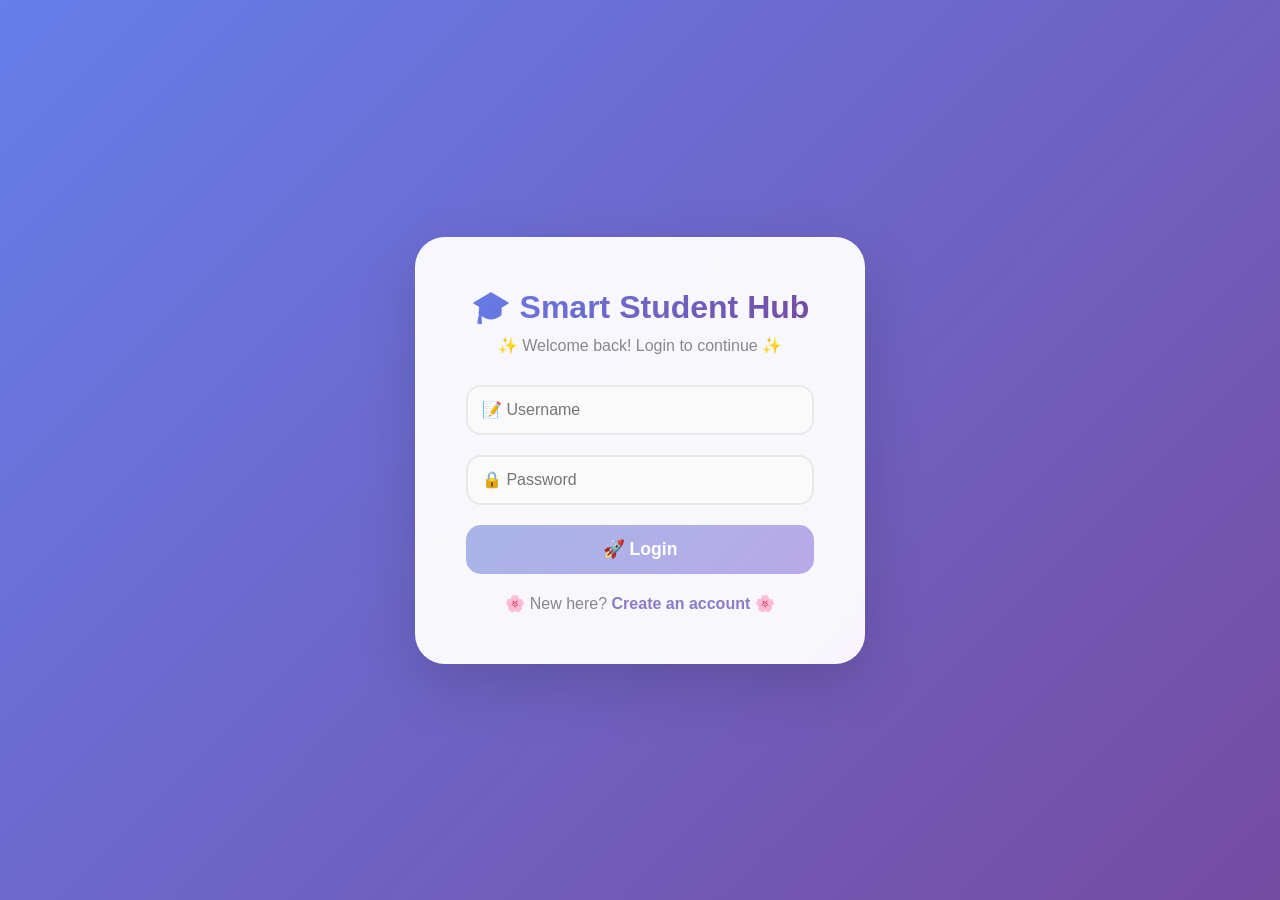
==== index.html @ 0fd2d1b9 "Initial commit" ====
<!DOCTYPE html>
<html lang="en">
<head>
    <meta charset="UTF-8">
    <meta name="viewport" content="width=device-width, initial-scale=1.0">
    <title>Login - Smart Student Hub</title>
    <link rel="stylesheet" href="style.css">
</head>
<body>
    <div class="auth-container">
        <div class="auth-box">
            <h1>🎓 Smart Student Hub</h1>
            <p class="subtitle">✨ Welcome back! Login to continue ✨</p>
            
            <div id="errorMessage" class="error-message"></div>
            
            <input type="text" id="loginUsername" class="auth-input" placeholder="📝 Username" autocomplete="off">
            <input type="password" id="loginPassword" class="auth-input" placeholder="🔒 Password">
            <button class="auth-btn" onclick="login()">🚀 Login</button>
            
            <p class="auth-link">🌸 New here? <a href="register.html">Create an account</a> 🌸</p>
        </div>
    </div>

    <script src="auth.js"></script>
    <script>
        if (localStorage.getItem('currentUser')) {
            window.location.href = 'dashboard.html';
        }

        function login() {
            const username = document.getElementById('loginUsername').value.trim();
            const password = document.getElementById('loginPassword').value;
            const errorDiv = document.getElementById('errorMessage');
            
            const users = JSON.parse(localStorage.getItem('users')) || {};
            
            if (users[username] && users[username].password === password) {
                localStorage.setItem('currentUser', username);
                window.location.href = 'dashboard.html';
            } else {
                errorDiv.style.display = 'block';
                errorDiv.textContent = '❌ Invalid username or password!';
                setTimeout(() => {
                    errorDiv.style.display = 'none';
                }, 3000);
            }
        }

        document.getElementById('loginPassword').addEventListener('keypress', function(e) {
            if (e.key === 'Enter') login();
        });
    </script>
</body>
</html>
---- style.css ----
* {
    margin: 0;
    padding: 0;
    box-sizing: border-box;
    font-family: 'Segoe UI', Tahoma, Geneva, Verdana, sans-serif;
}

body {
    background: linear-gradient(135deg, #f5f7fa 0%, #c3cfe2 100%);
    min-height: 100vh;
}

/* Auth Container */
.auth-container {
    min-height: 100vh;
    display: flex;
    align-items: center;
    justify-content: center;
    padding: 20px;
    background: linear-gradient(135deg, #667eea 0%, #764ba2 100%);
}

.auth-box {
    background: rgba(255, 255, 255, 0.95);
    backdrop-filter: blur(10px);
    border-radius: 30px;
    padding: 50px;
    width: 100%;
    max-width: 450px;
    box-shadow: 0 20px 60px rgba(0,0,0,0.15);
    border: 1px solid rgba(255,255,255,0.3);
}

.auth-box h1 {
    background: linear-gradient(135deg, #667eea, #764ba2);
    -webkit-background-clip: text;
    -webkit-text-fill-color: transparent;
    text-align: center;
    margin-bottom: 10px;
    font-size: 2rem;
}

.auth-box .subtitle {
    text-align: center;
    color: #888;
    margin-bottom: 30px;
}

.auth-input {
    width: 100%;
    padding: 14px;
    margin-bottom: 20px;
    border: 2px solid #e8e8e8;
    border-radius: 15px;
    font-size: 1rem;
    transition: all 0.3s;
    background: #fafafa;
}

.auth-input:focus {
    outline: none;
    border-color: #a8b5e8;
    background: white;
    box-shadow: 0 0 0 3px rgba(102, 126, 234, 0.1);
}

.auth-btn {
    width: 100%;
    background: linear-gradient(135deg, #a8b5e8, #b8a9e8);
    color: white;
    padding: 14px;
    border: none;
    border-radius: 15px;
    font-size: 1.1rem;
    cursor: pointer;
    margin-bottom: 20px;
    transition: transform 0.2s;
    font-weight: 600;
}

.auth-btn:hover {
    transform: translateY(-2px);
    background: linear-gradient(135deg, #95a5e0, #aa98e0);
}

.auth-link {
    text-align: center;
    color: #888;
}

.auth-link a {
    color: #8b7bc8;
    text-decoration: none;
    font-weight: 600;
}

.error-message {
    background: #ffe0e0;
    color: #e74c3c;
    padding: 12px;
    border-radius: 12px;
    margin-bottom: 20px;
    text-align: center;
    display: none;
    border-left: 4px solid #e74c3c;
}

.success-message {
    background: #e0ffe4;
    color: #27ae60;
    padding: 12px;
    border-radius: 12px;
    margin-bottom: 20px;
    text-align: center;
    display: none;
    border-left: 4px solid #27ae60;
}

/* Navigation Bar */
.navbar {
    background: rgba(255, 255, 255, 0.95);
    backdrop-filter: blur(10px);
    box-shadow: 0 4px 20px rgba(0,0,0,0.08);
    position: sticky;
    top: 0;
    z-index: 1000;
}

.nav-container {
    max-width: 1200px;
    margin: 0 auto;
    padding: 0 20px;
}

.nav-header {
    display: flex;
    justify-content: space-between;
    align-items: center;
    padding: 15px 0;
}

.logo {
    font-size: 1.5rem;
    font-weight: bold;
    background: linear-gradient(135deg, #8b9fe0, #b89fe0);
    -webkit-background-clip: text;
    -webkit-text-fill-color: transparent;
    text-decoration: none;
}

.nav-menu {
    display: flex;
    list-style: none;
    gap: 5px;
    align-items: center;
}

.nav-menu li a {
    padding: 10px 20px;
    text-decoration: none;
    color: #555;
    border-radius: 12px;
    transition: all 0.3s;
    display: block;
    font-weight: 500;
}

.nav-menu li a:hover {
    background: #f0f0f8;
    color: #8b7bc8;
}

.nav-menu li a.active {
    background: linear-gradient(135deg, #e8ebf8, #f0e8f8);
    color: #8b7bc8;
    font-weight: 600;
}

.user-info {
    display: flex;
    align-items: center;
    gap: 15px;
    margin-left: 20px;
    padding-left: 20px;
    border-left: 2px solid #e8e8e8;
}

.user-name {
    color: #8b7bc8;
    font-weight: 600;
    background: #f0e8ff;
    padding: 6px 12px;
    border-radius: 20px;
    font-size: 0.9rem;
}

.logout-btn {
    background: #ffcdcd;
    color: #e74c3c;
    padding: 8px 16px;
    border-radius: 12px;
    text-decoration: none;
    transition: all 0.3s;
    font-weight: 500;
}

.logout-btn:hover {
    background: #ffb8b8;
    transform: translateY(-1px);
}

.menu-toggle {
    display: none;
    font-size: 1.8rem;
    cursor: pointer;
    color: #8b7bc8;
}

/* Main Container */
.container {
    max-width: 1200px;
    margin: 30px auto;
    padding: 0 20px;
}

.page-header {
    background: rgba(255, 255, 255, 0.9);
    backdrop-filter: blur(10px);
    border-radius: 30px;
    padding: 35px;
    margin-bottom: 30px;
    text-align: center;
    box-shadow: 0 8px 25px rgba(0,0,0,0.05);
    border: 1px solid rgba(255,255,255,0.5);
}

.page-header h1 {
    background: linear-gradient(135deg, #8b9fe0, #b89fe0);
    -webkit-background-clip: text;
    -webkit-text-fill-color: transparent;
    font-size: 2rem;
    margin-bottom: 10px;
}

.page-header p {
    color: #888;
}

/* Cards */
.card {
    background: rgba(255, 255, 255, 0.95);
    backdrop-filter: blur(5px);
    border-radius: 25px;
    padding: 30px;
    box-shadow: 0 8px 25px rgba(0,0,0,0.05);
    margin-bottom: 25px;
    border: 1px solid rgba(255,255,255,0.6);
    transition: transform 0.2s;
}

.card:hover {
    transform: translateY(-3px);
}

.card h2 {
    background: linear-gradient(135deg, #8b9fe0, #b89fe0);
    -webkit-background-clip: text;
    -webkit-text-fill-color: transparent;
    margin-bottom: 20px;
    border-left: 4px solid #b89fe0;
    padding-left: 15px;
}

/* Dashboard Grid */
.dashboard-grid {
    display: grid;
    grid-template-columns: repeat(auto-fit, minmax(300px, 1fr));
    gap: 25px;
}

.dashboard-card {
    background: rgba(255, 255, 255, 0.95);
    backdrop-filter: blur(5px);
    border-radius: 25px;
    padding: 30px;
    text-align: center;
    transition: all 0.3s;
    cursor: pointer;
    text-decoration: none;
    color: inherit;
    display: block;
    border: 1px solid rgba(255,255,255,0.6);
}

.dashboard-card:hover {
    transform: translateY(-8px);
    box-shadow: 0 15px 35px rgba(0,0,0,0.1);
    background: white;
}

.dashboard-card .emoji {
    font-size: 3.5rem;
    margin-bottom: 15px;
}

.dashboard-card h3 {
    color: #8b7bc8;
    margin-bottom: 10px;
    font-size: 1.3rem;
}

.dashboard-card p {
    color: #999;
    font-size: 0.9rem;
}

/* Task Manager */
.task-input-area {
    display: flex;
    gap: 12px;
    margin-bottom: 25px;
}

.task-input-area input {
    flex: 1;
    padding: 14px;
    border: 2px solid #f0e8f0;
    border-radius: 15px;
    font-size: 1rem;
    transition: all 0.3s;
    background: #fefefe;
}

.task-input-area input:focus {
    outline: none;
    border-color: #c8b8e8;
    box-shadow: 0 0 0 3px rgba(200, 184, 232, 0.1);
}

button {
    background: linear-gradient(135deg, #c8b8e8, #b8a8d8);
    color: white;
    border: none;
    padding: 12px 28px;
    border-radius: 15px;
    cursor: pointer;
    transition: all 0.3s;
    font-size: 1rem;
    font-weight: 500;
}

button:hover {
    transform: translateY(-2px);
    background: linear-gradient(135deg, #b8a8d8, #a898c8);
}

.task-list {
    list-style: none;
    max-height: 400px;
    overflow-y: auto;
}

.task-list li {
    background: #faf8ff;
    margin: 12px 0;
    padding: 14px;
    border-radius: 15px;
    display: flex;
    justify-content: space-between;
    align-items: center;
    transition: all 0.2s;
    border: 1px solid #f0e8f0;
}

.task-list li:hover {
    background: #f5f0ff;
}

.task-list li.completed {
    opacity: 0.6;
    text-decoration: line-through;
    background: #f0f0f0;
}

.task-text {
    cursor: pointer;
    flex: 1;
    color: #555;
}

.delete-btn {
    background: #ffd4d4;
    color: #e74c3c;
    padding: 6px 18px;
}

.delete-btn:hover {
    background: #ffc0c0;
}

/* Grade Calculator */
.grade-input {
    display: flex;
    gap: 12px;
    margin-bottom: 25px;
    flex-wrap: wrap;
}

.grade-input input {
    flex: 1;
    padding: 12px;
    border: 2px solid #f0e8f0;
    border-radius: 15px;
    background: #fefefe;
}

.grade-list {
    max-height: 300px;
    overflow-y: auto;
    margin-bottom: 20px;
}

.grade-item {
    background: #faf8ff;
    margin: 10px 0;
    padding: 14px;
    border-radius: 15px;
    display: flex;
    justify-content: space-between;
    align-items: center;
    border: 1px solid #f0e8f0;
}

.grade-result {
    background: linear-gradient(135deg, #e8e4f8, #f0e8f8);
    color: #8b7bc8;
    padding: 20px;
    border-radius: 20px;
    text-align: center;
    font-weight: bold;
    font-size: 1.2rem;
    margin-top: 20px;
    border: 1px solid #d8c8e8;
}

/* Timer */
.timer-display {
    font-size: 4.5rem;
    text-align: center;
    font-weight: bold;
    font-family: monospace;
    margin: 30px 0;
    background: linear-gradient(135deg, #8b9fe0, #b89fe0);
    -webkit-background-clip: text;
    -webkit-text-fill-color: transparent;
}

.timer-controls {
    display: flex;
    gap: 15px;
    justify-content: center;
    margin-bottom: 25px;
}

.timer-presets {
    display: flex;
    gap: 12px;
    justify-content: center;
    flex-wrap: wrap;
}

.preset-btn {
    background: #f0e8f8;
    color: #8b7bc8;
    padding: 10px 24px;
}

.preset-btn:hover {
    background: #e0d8f0;
}

/* Notes */
.notes-area {
    width: 100%;
    min-height: 450px;
    padding: 18px;
    border: 2px solid #f0e8f0;
    border-radius: 20px;
    font-size: 1rem;
    resize: vertical;
    font-family: inherit;
    background: #fefefe;
    transition: all 0.3s;
}

.notes-area:focus {
    outline: none;
    border-color: #c8b8e8;
    box-shadow: 0 0 0 3px rgba(200, 184, 232, 0.1);
}

/* Links */
.links-list {
    display: flex;
    flex-direction: column;
    gap: 12px;
    margin-bottom: 25px;
    max-height: 400px;
    overflow-y: auto;
}

.link-item {
    display: flex;
    gap: 12px;
    align-items: center;
    background: #faf8ff;
    padding: 12px;
    border-radius: 15px;
    border: 1px solid #f0e8f0;
}

.link-item a {
    flex: 1;
    text-decoration: none;
    color: #8b7bc8;
    font-weight: 500;
    transition: color 0.2s;
}

.link-item a:hover {
    color: #6b5ca8;
    text-decoration: underline;
}

.link-input-group {
    display: flex;
    gap: 12px;
    margin-top: 15px;
    flex-wrap: wrap;
}

.link-input-group input {
    flex: 1;
    padding: 12px;
    border: 2px solid #f0e8f0;
    border-radius: 15px;
    background: #fefefe;
}

/* Responsive */
@media (max-width: 768px) {
    .menu-toggle {
        display: block;
    }
    
    .nav-menu {
        display: none;
        flex-direction: column;
        width: 100%;
        padding-bottom: 15px;
    }
    
    .nav-menu.active {
        display: flex;
    }
    
    .nav-header {
        flex-wrap: wrap;
    }
    
    .user-info {
        margin-left: 0;
        padding-left: 0;
        border-left: none;
        justify-content: center;
        margin-top: 10px;
    }
    
    .grade-input {
        flex-direction: column;
    }
    
    .timer-display {
        font-size: 3rem;
    }
    
    .auth-box {
        padding: 30px;
        margin: 20px;
    }
}
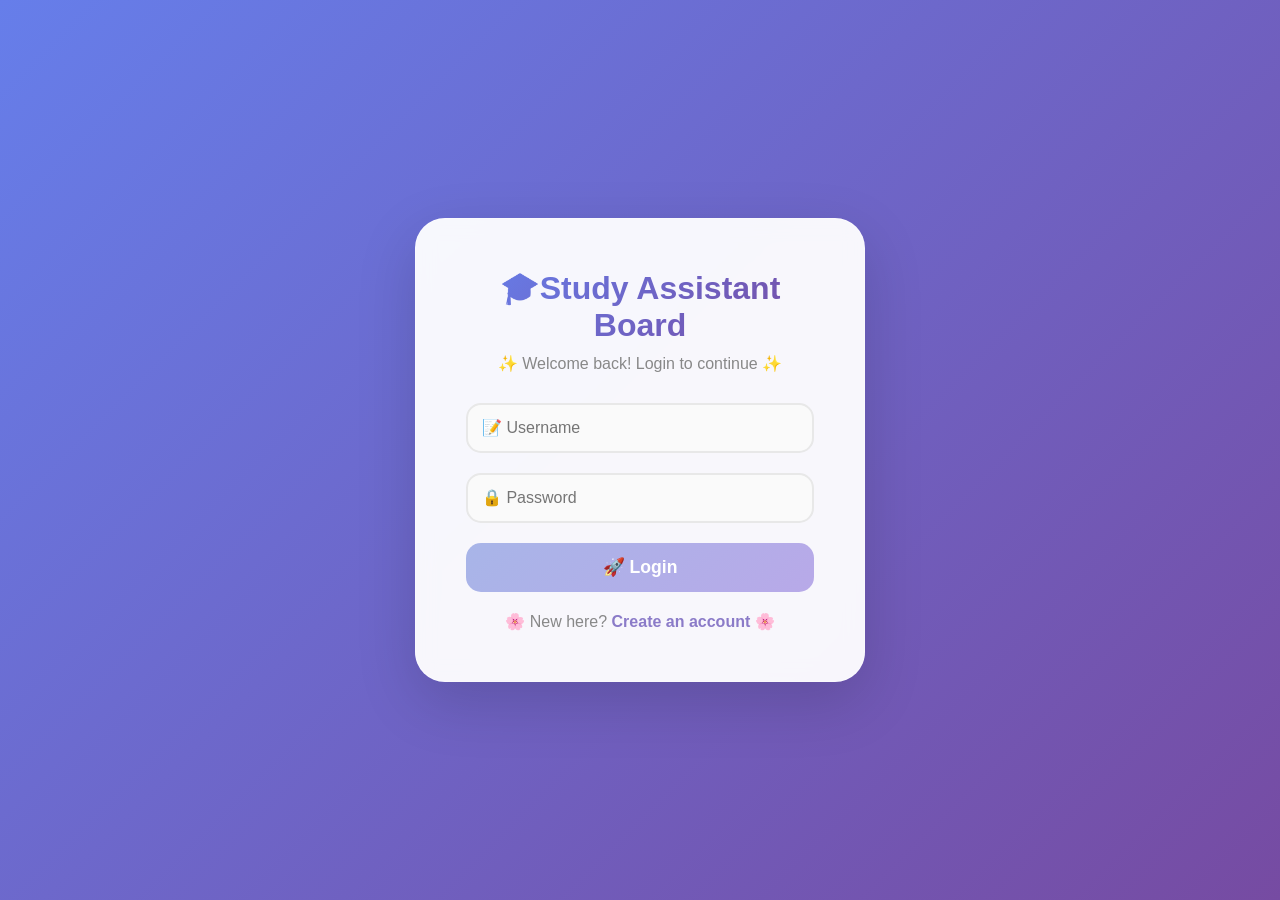
==== commit 81b6497a: "test 1" ====
--- a/index.html
+++ b/index.html
@@ -9,7 +9,7 @@
 <body>
     <div class="auth-container">
         <div class="auth-box">
-            <h1>🎓 Smart Student Hub</h1>
+            <h1>🎓Study Assistant Board </h1>
             <p class="subtitle">✨ Welcome back! Login to continue ✨</p>
             
             <div id="errorMessage" class="error-message"></div>
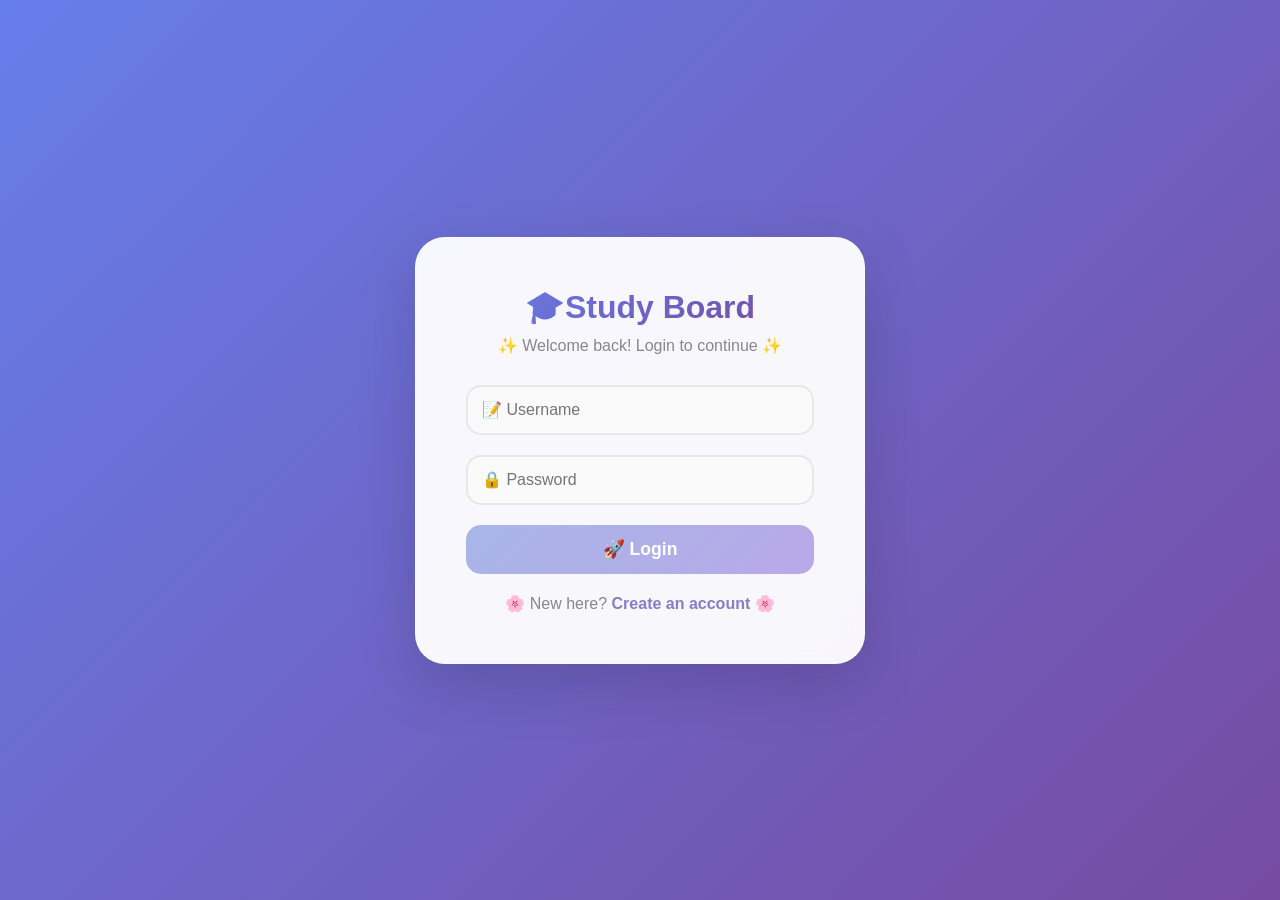
==== commit 7794dd87: "test 1" ====
--- a/index.html
+++ b/index.html
@@ -9,7 +9,7 @@
 <body>
     <div class="auth-container">
         <div class="auth-box">
-            <h1>🎓Study Assistant Board </h1>
+            <h1>🎓Study Board </h1>
             <p class="subtitle">✨ Welcome back! Login to continue ✨</p>
             
             <div id="errorMessage" class="error-message"></div>
